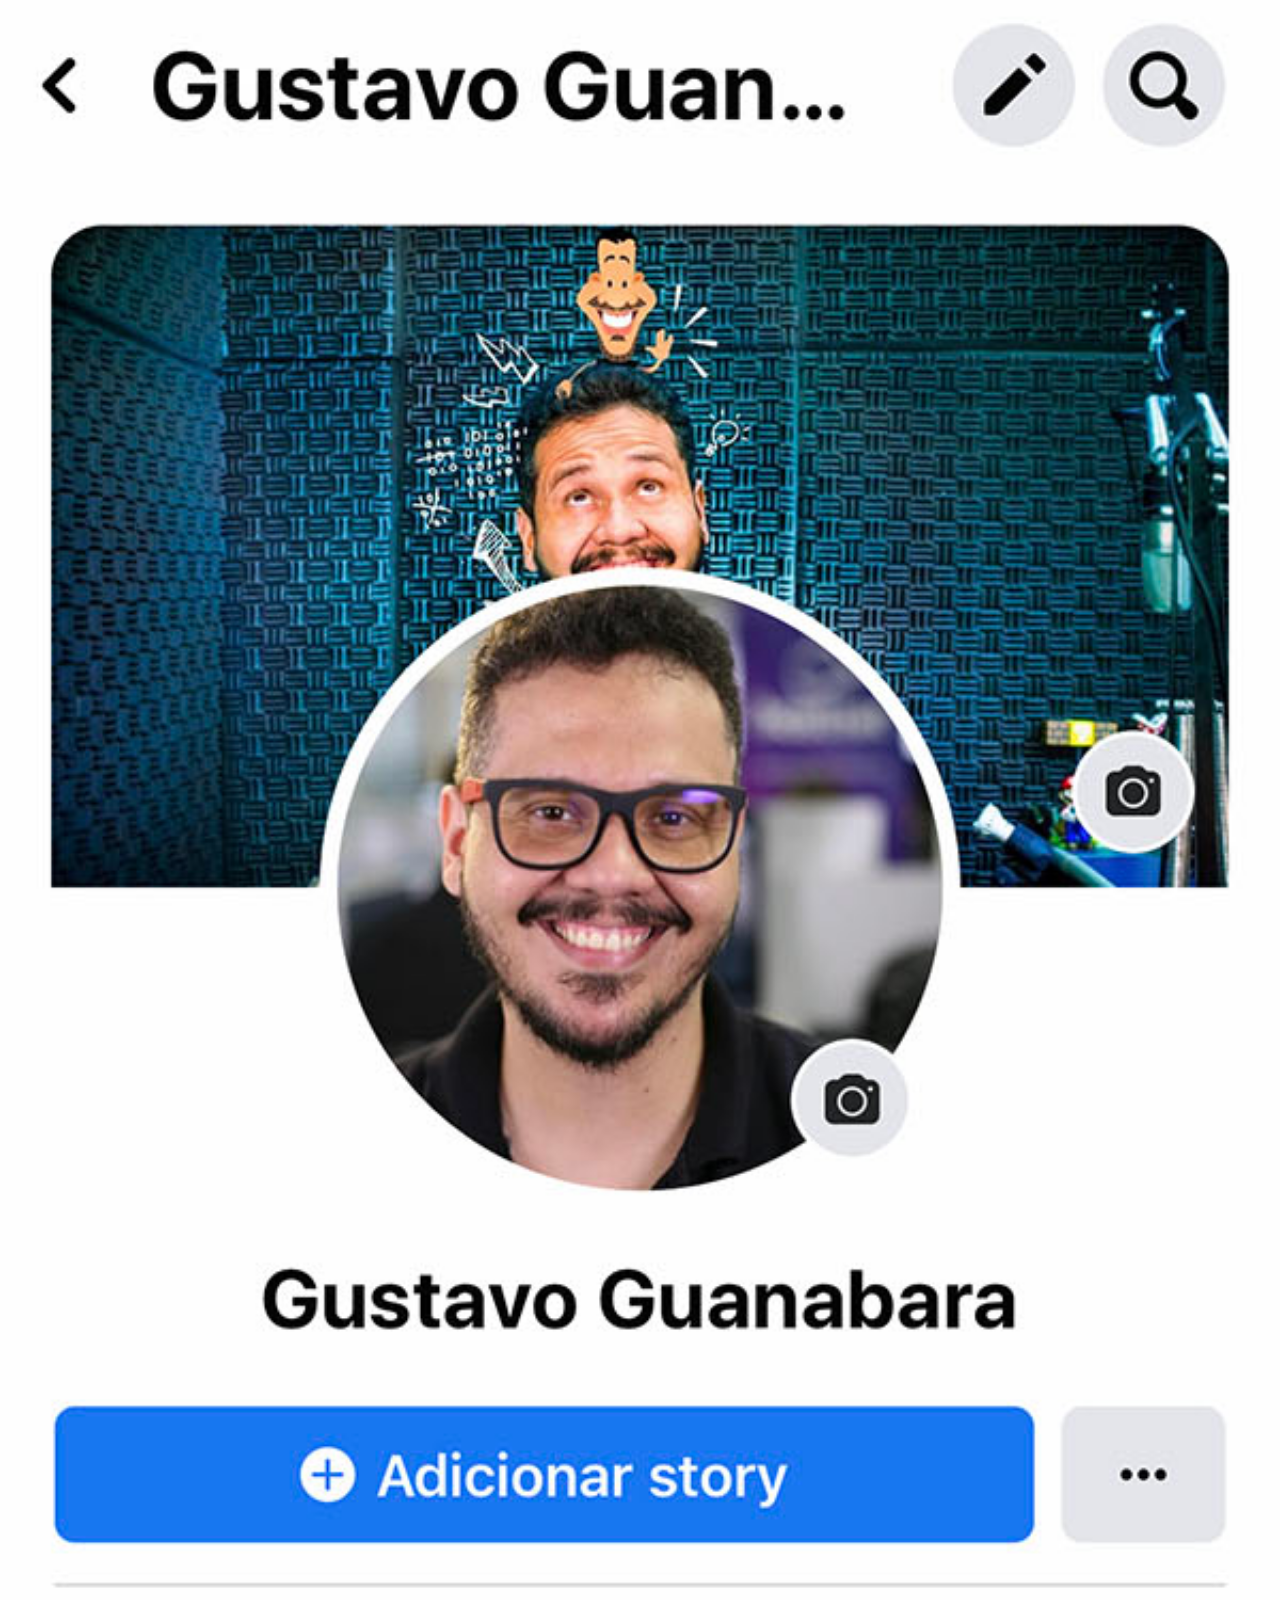
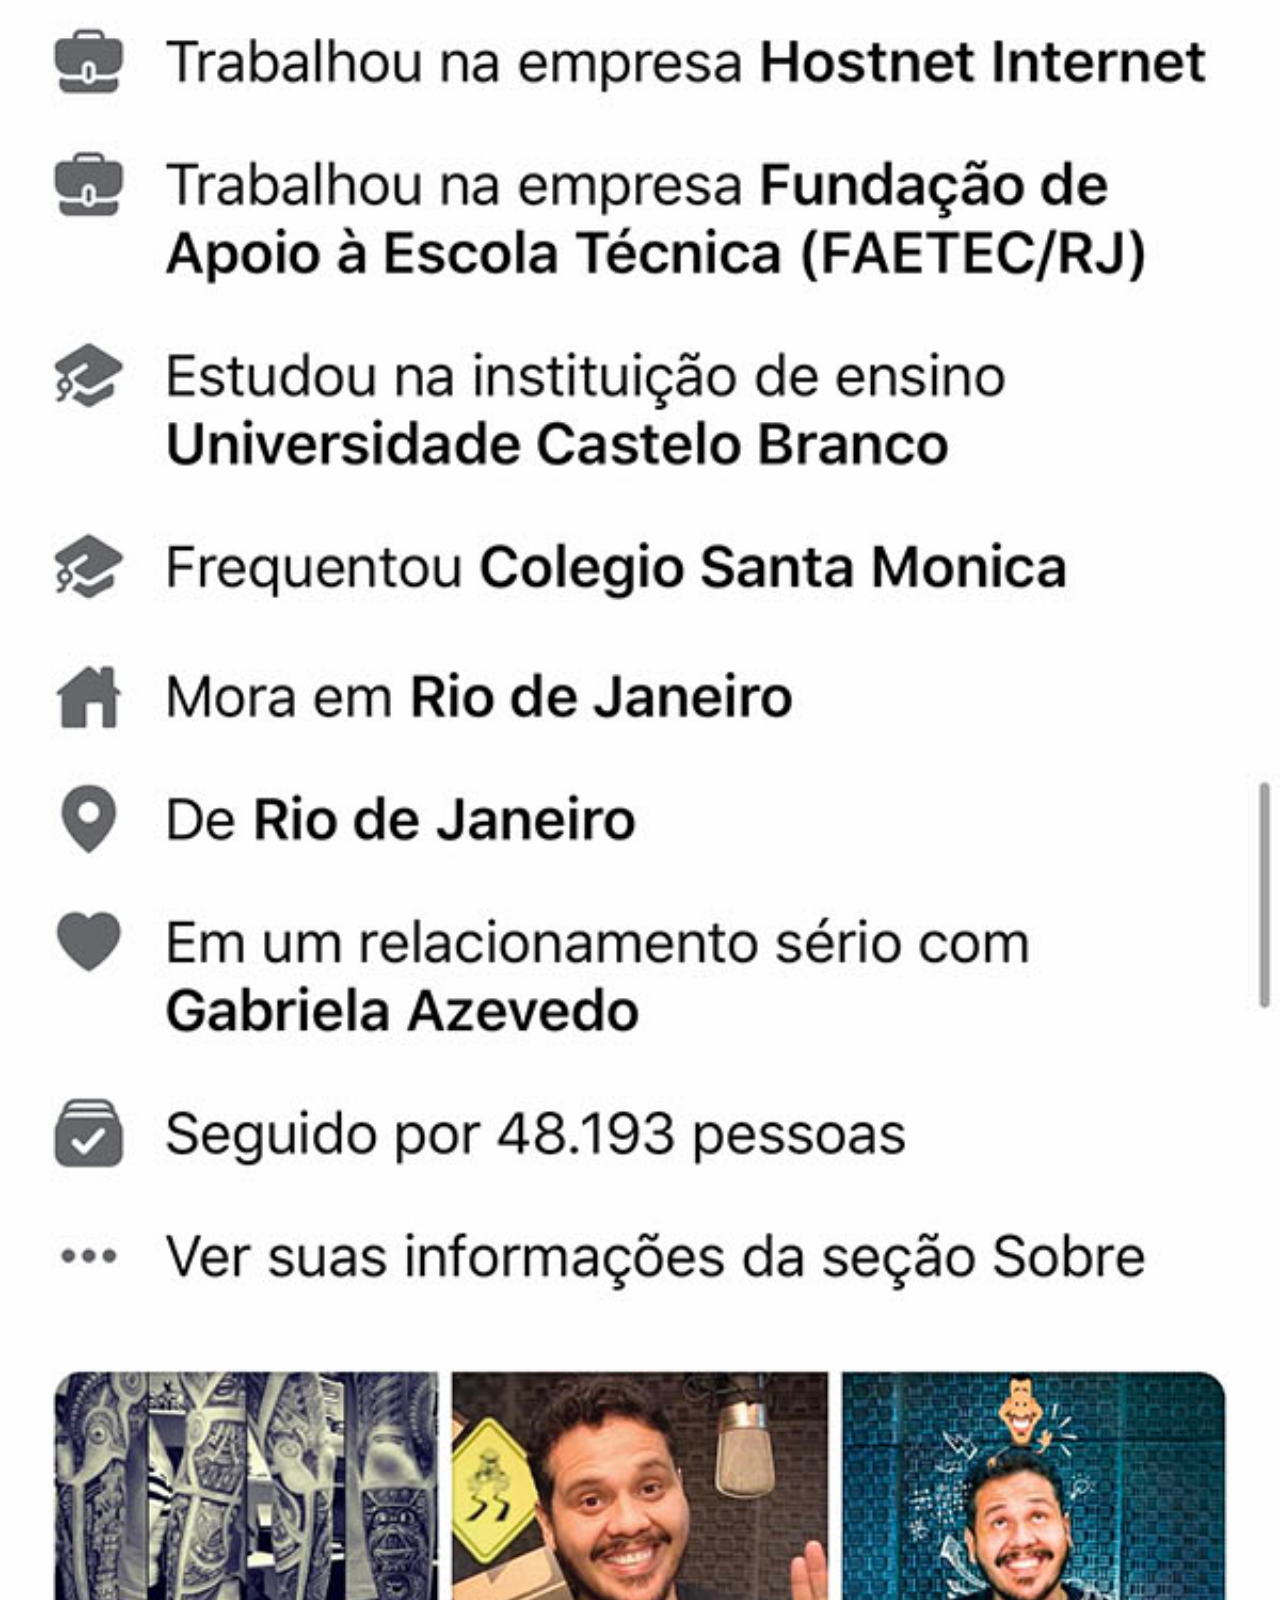
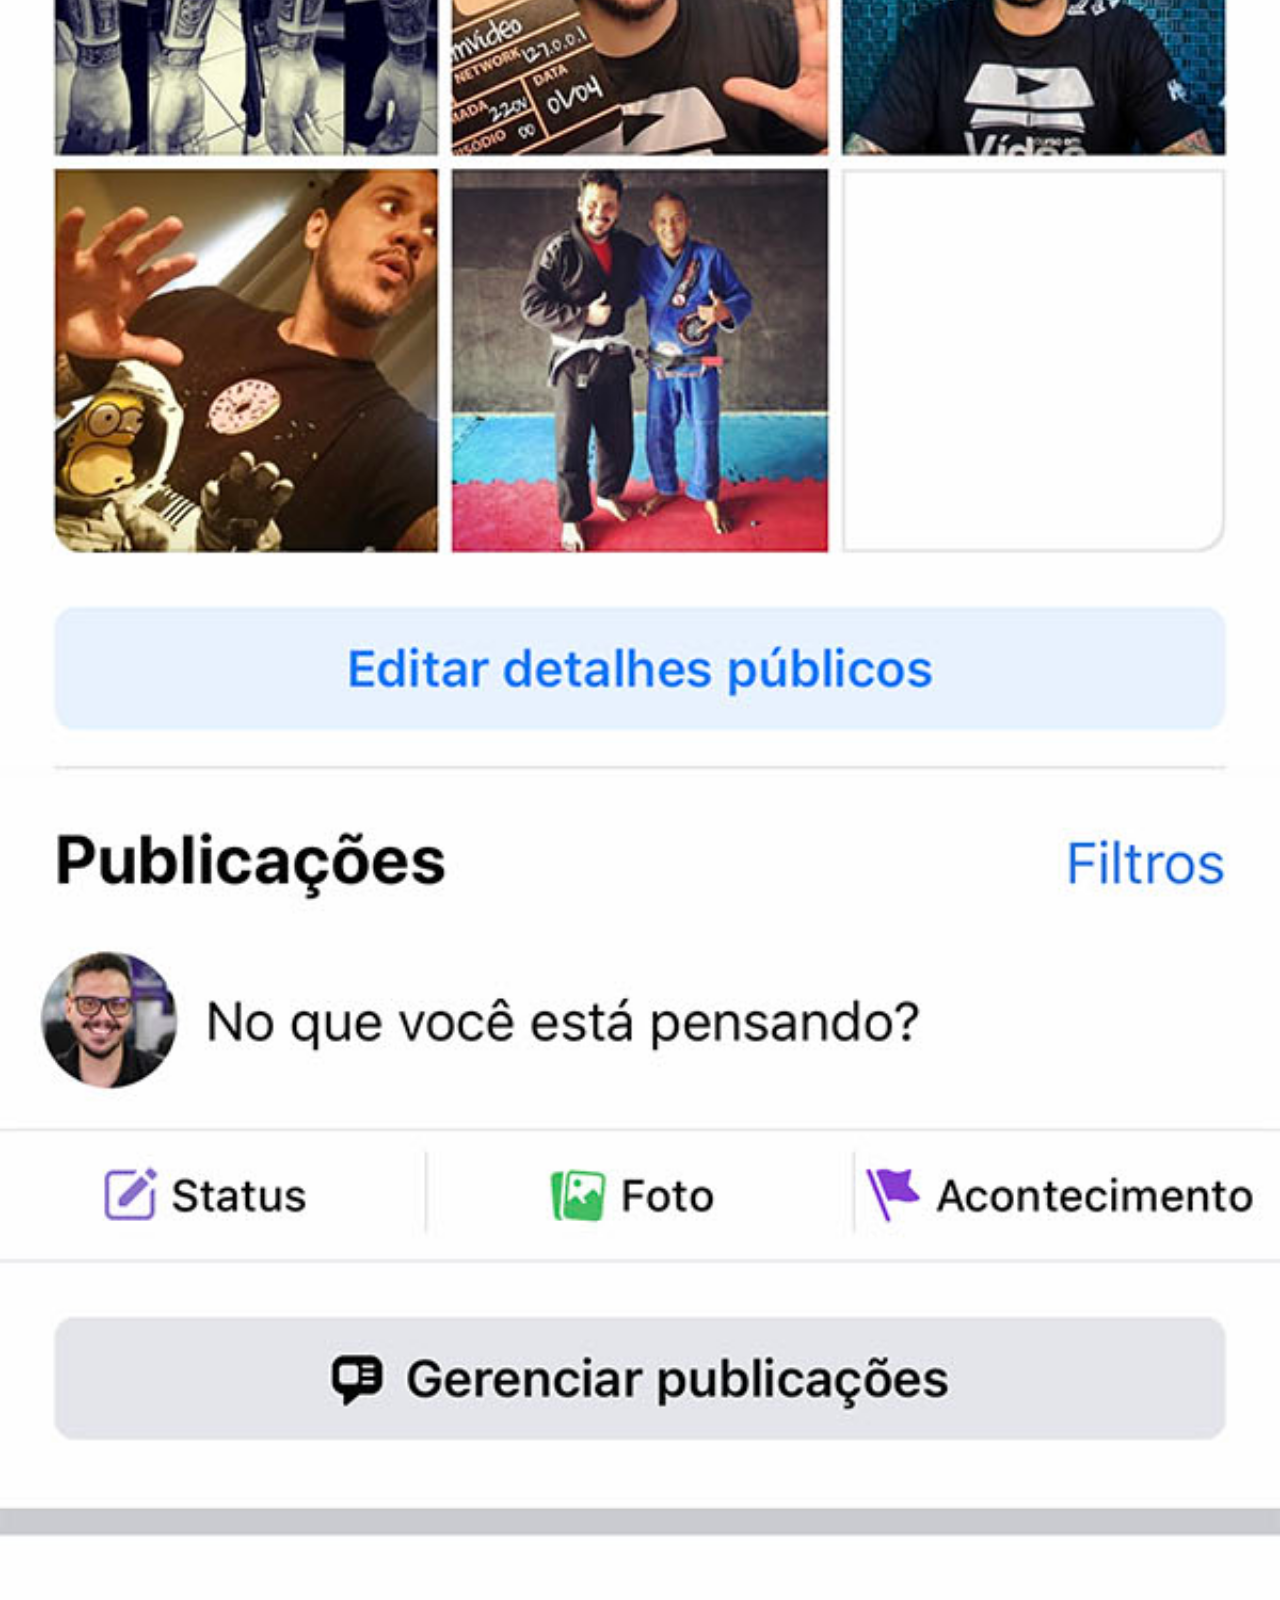
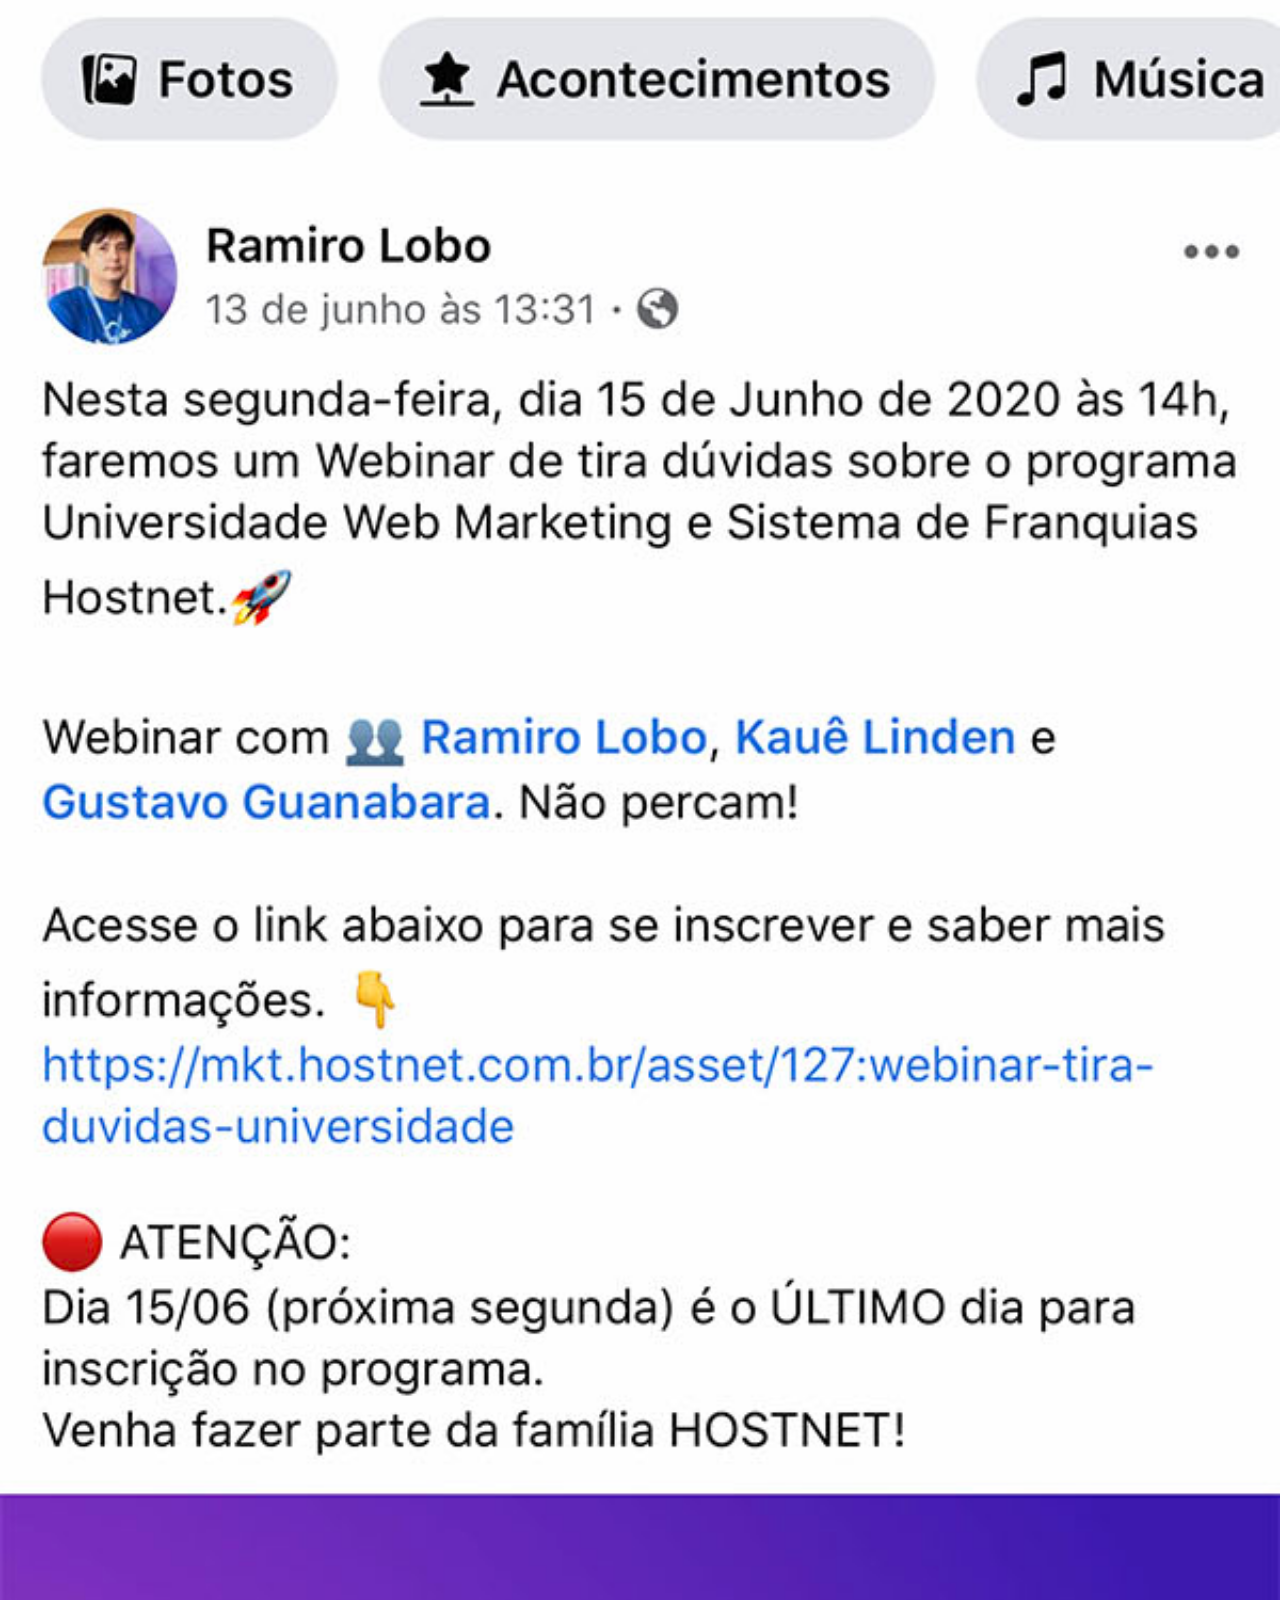
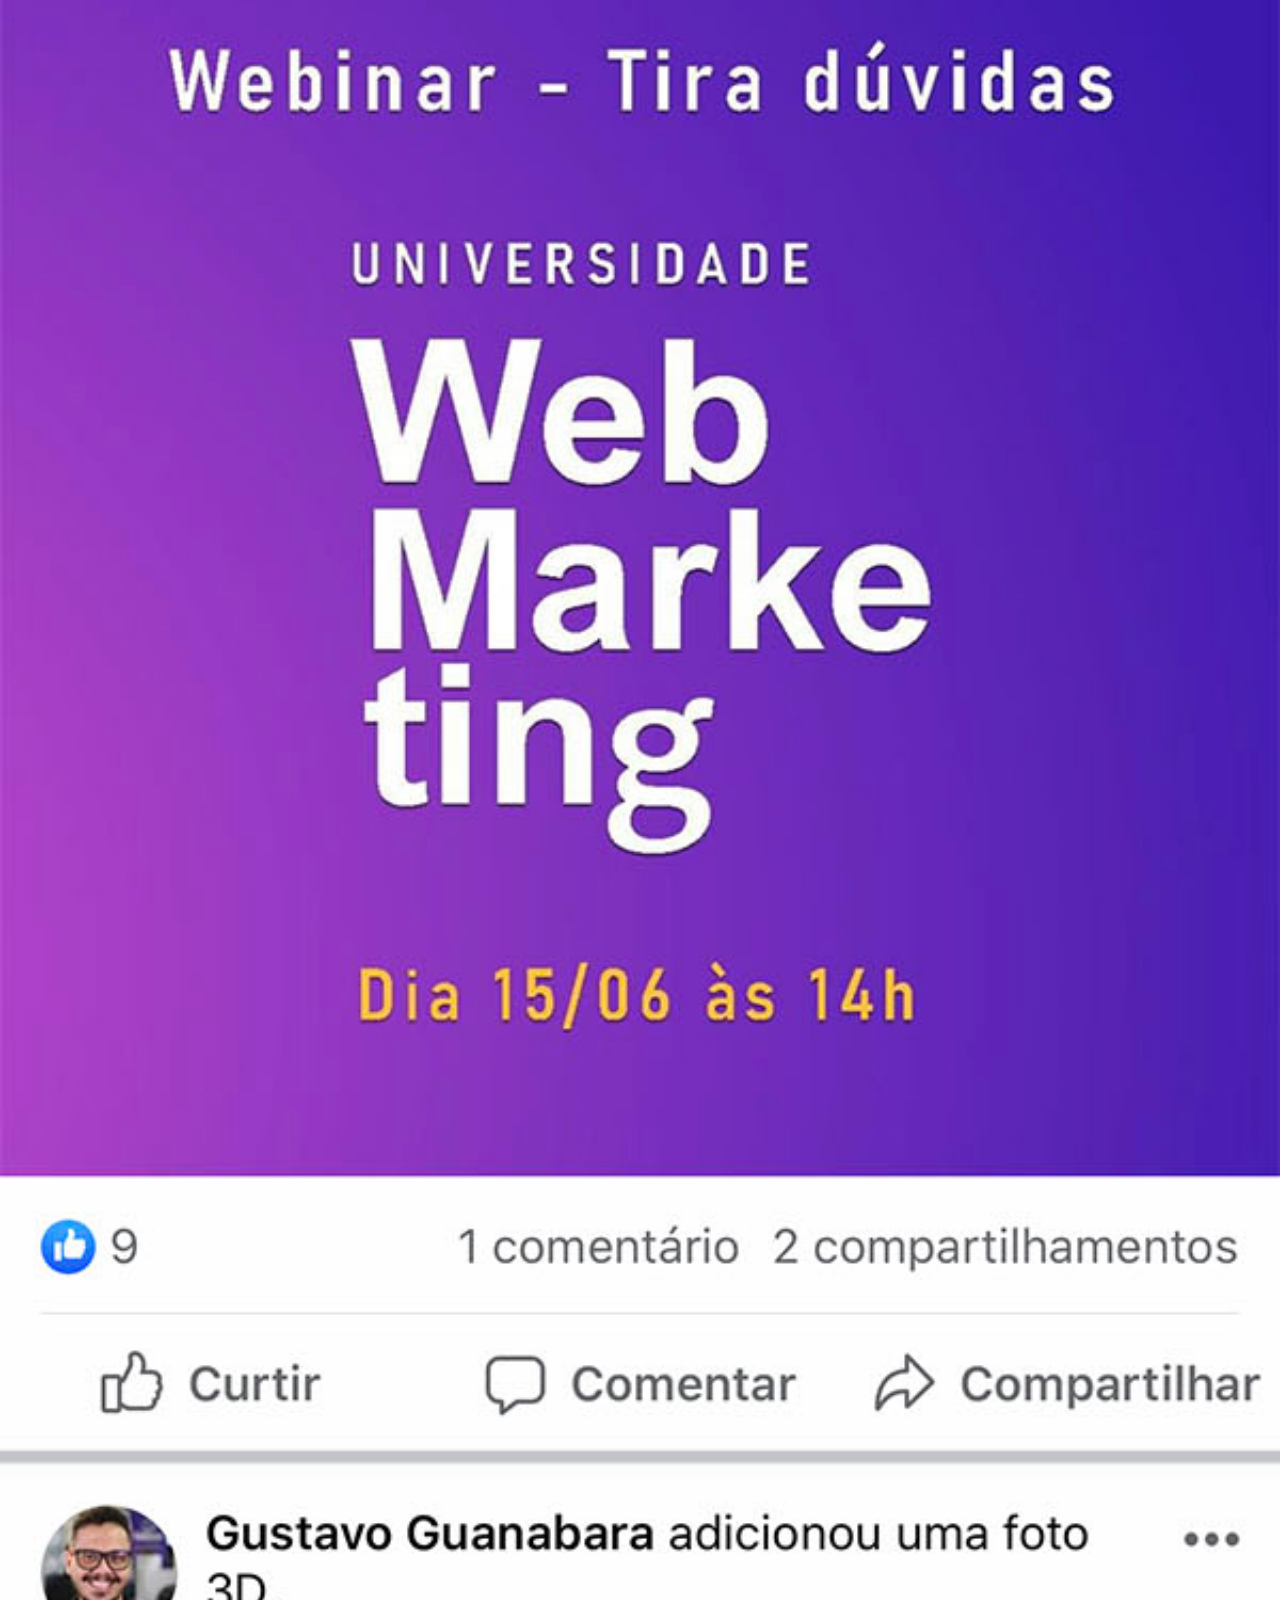
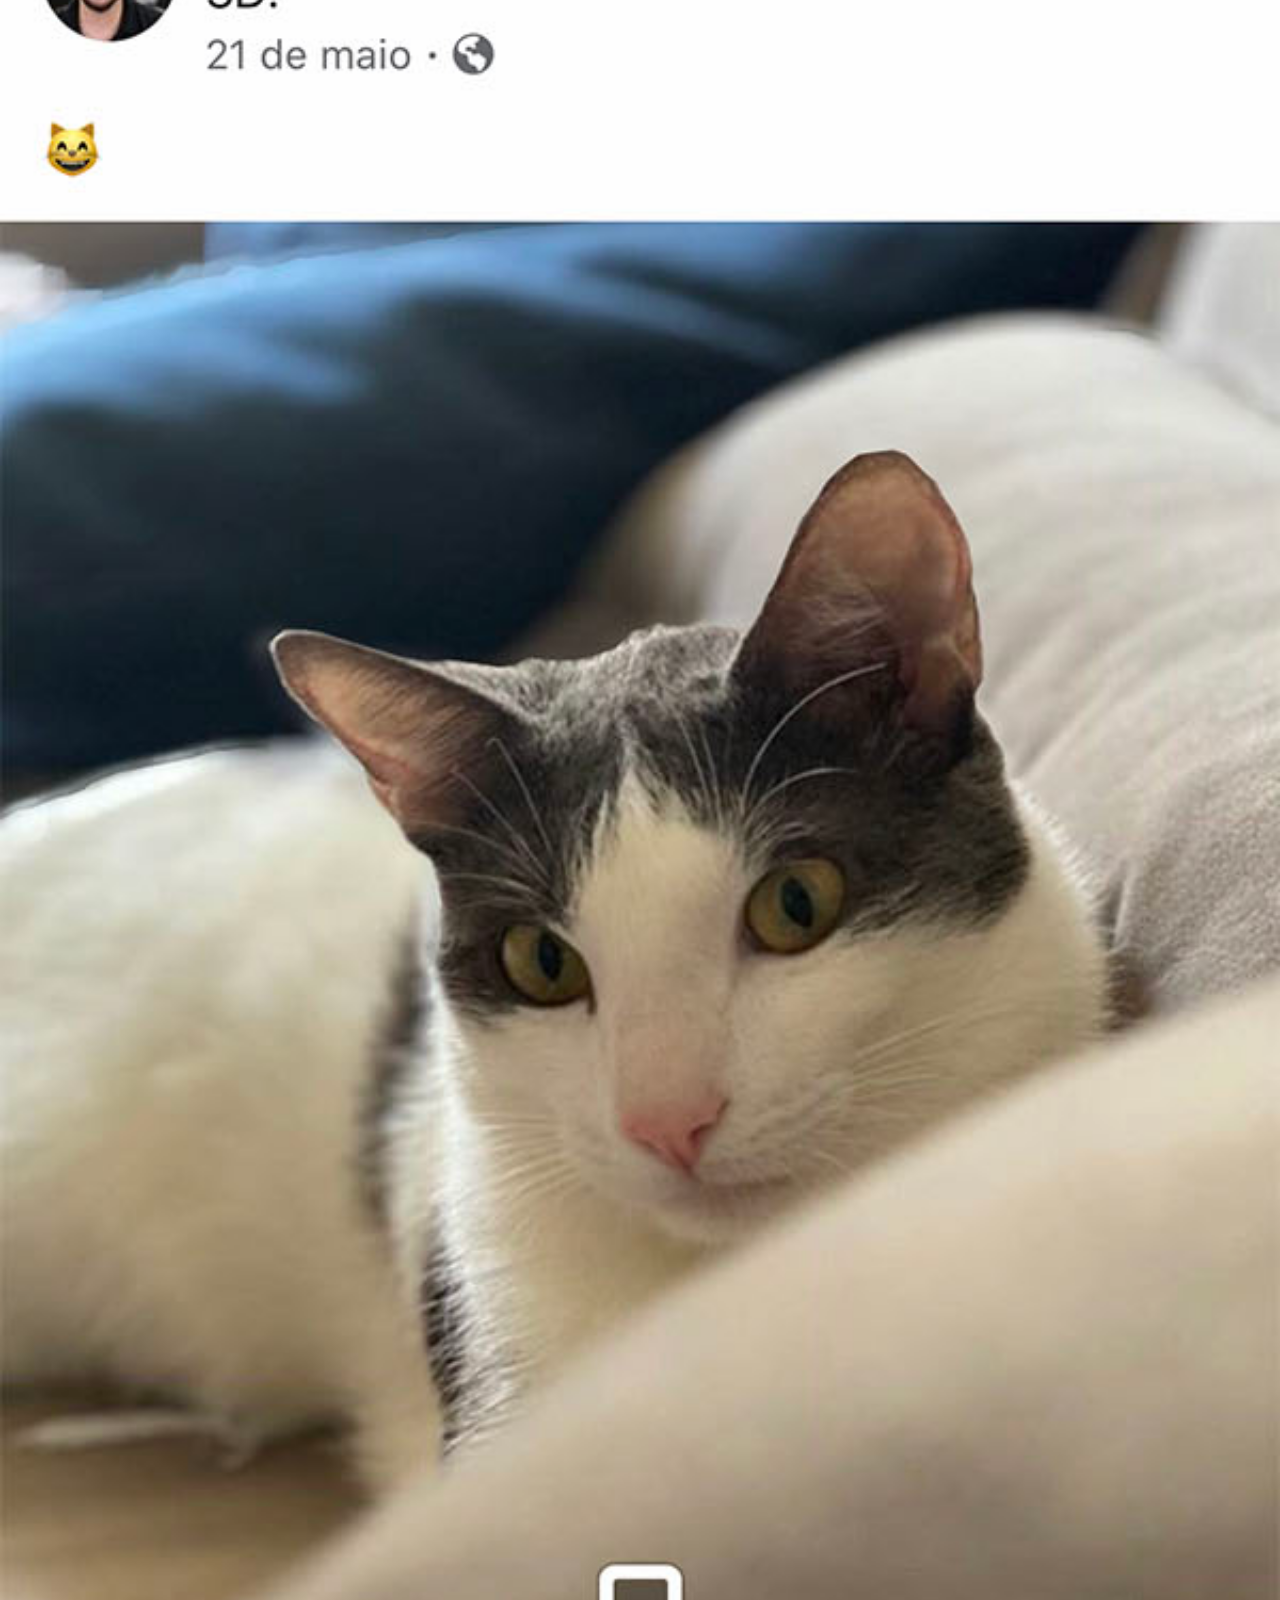
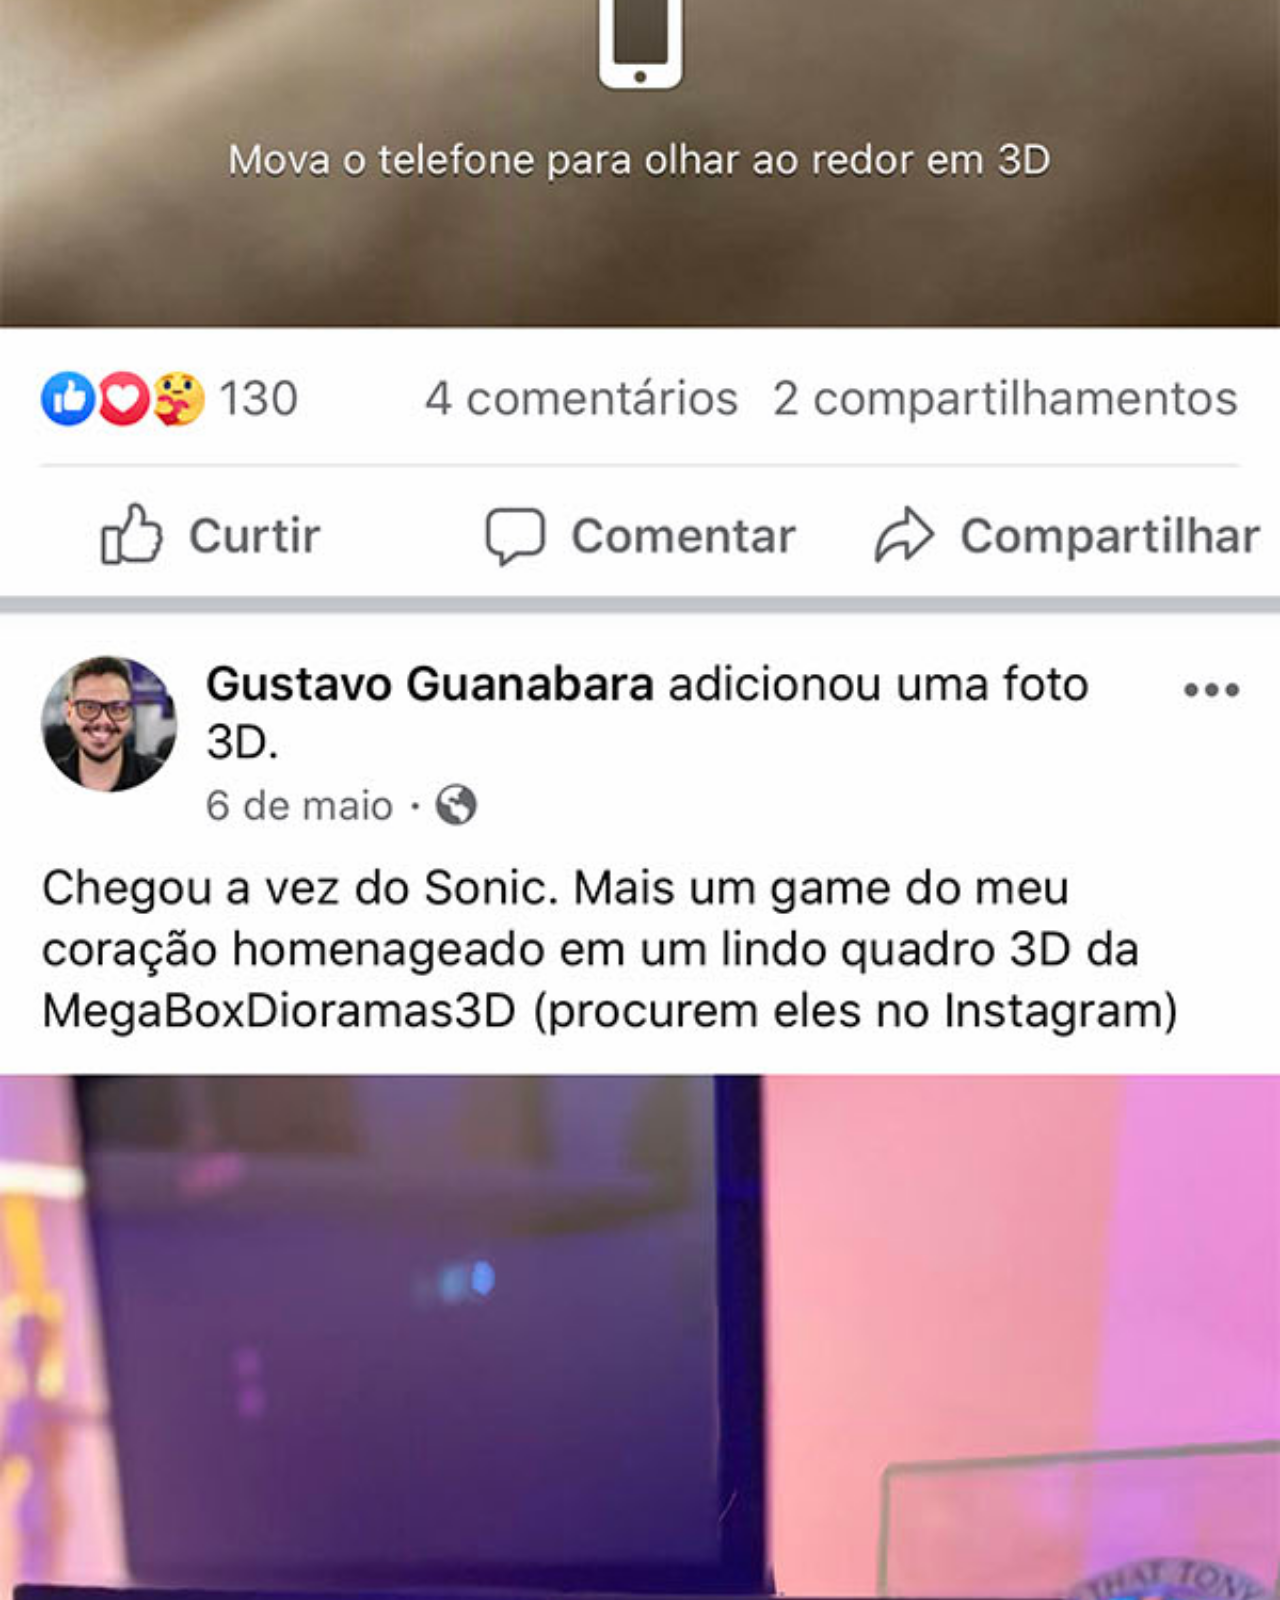
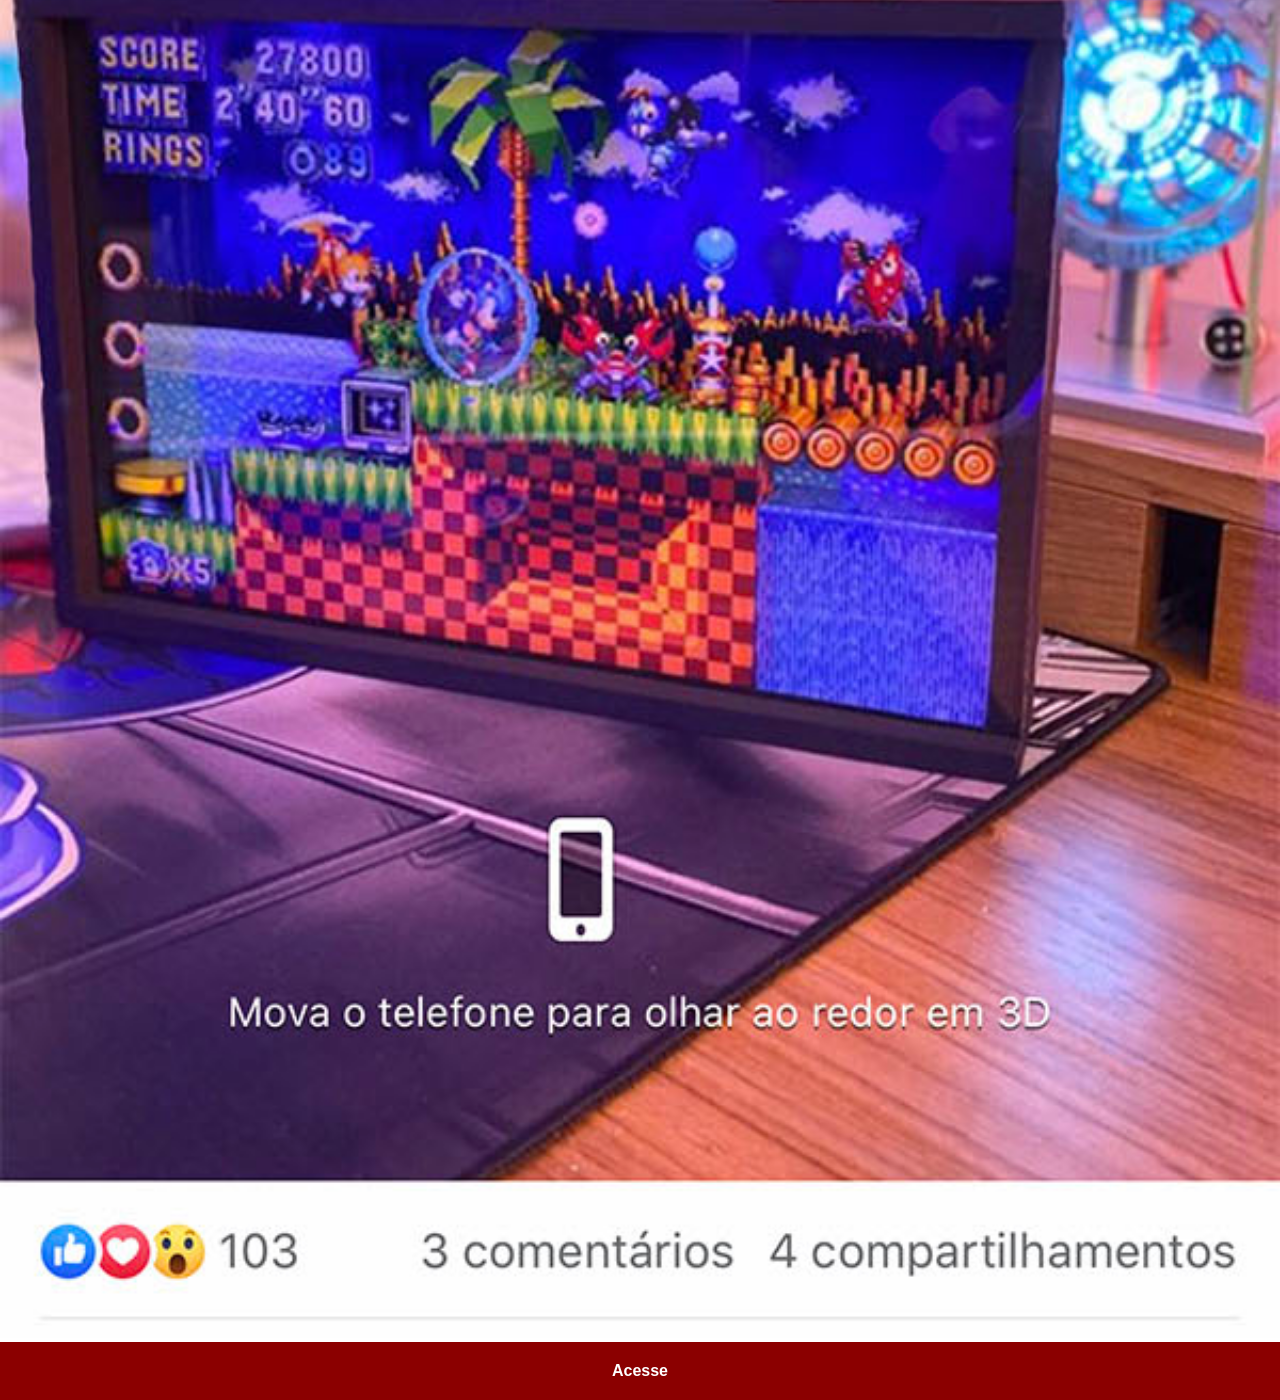
==== facebook.html @ 580284e5 "site funcional" ====
<!DOCTYPE html>
<html lang="pt-br">
<head>
    <meta charset="UTF-8">
    <meta name="viewport" content="width=device-width, initial-scale=1.0">
    <title>Facebook</title>
    <link rel="stylesheet" href="estilos/social.css">
</head>
<body>
    <img src="pacote-d013/imagens/tela-facebook.jpg" alt="facebook">
    <a href="https://www.facebook.com/joaquim.moura.37625843/" target="_blank">Acesse</a>
</body>
</html>
---- estilos/social.css ----
*{
            margin:0px;
            padding:0px;
            font-family: Arial, Helvetica, sans-serif;
        }
        ::-webkit-scrollbar{
            width:0px;
            height:0px;
        }
        img{
            width:100vw;
        }
        a{
            display:block;
            background-color:darkred;
            color:white;
            padding:20px;
            text-align:center;
            font-weight:bolder;
            text-decoration:none;
        }
        a:hover{
            background-color:rgb(177, 2, 2);
        }
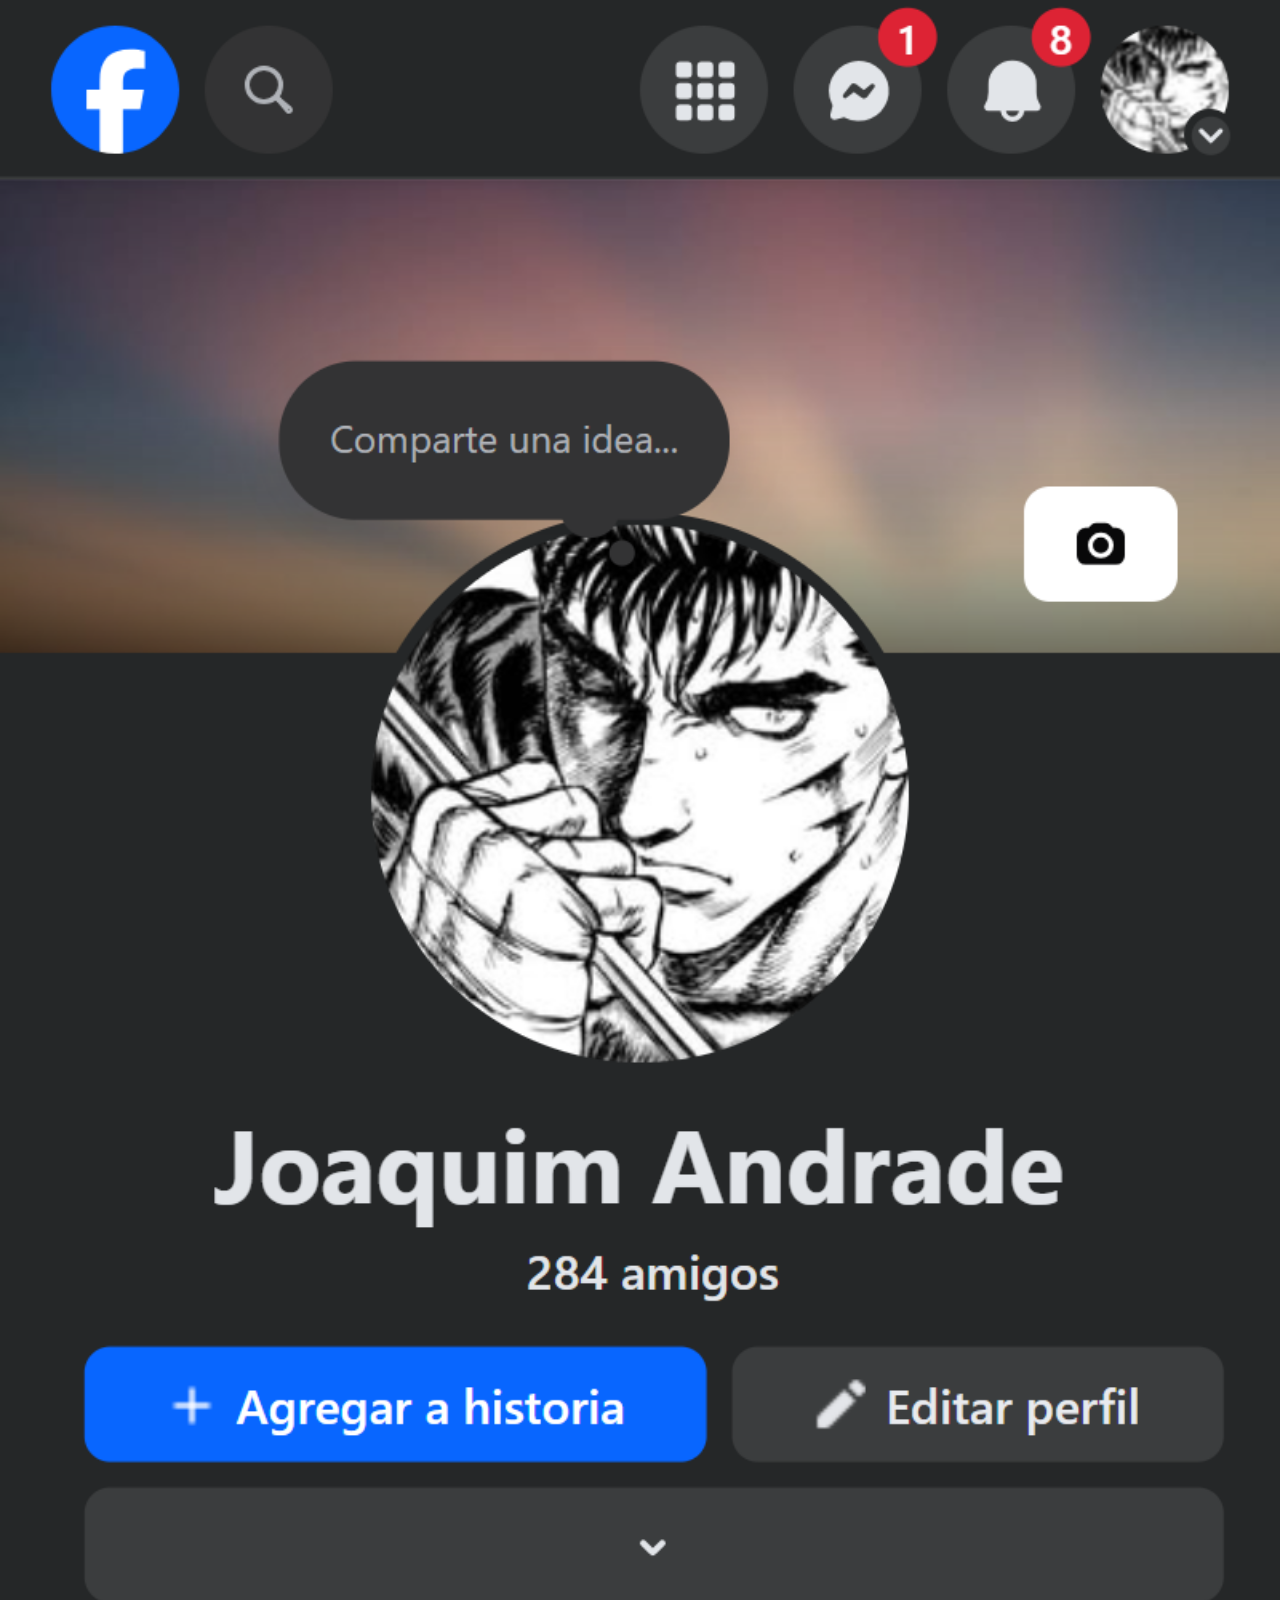
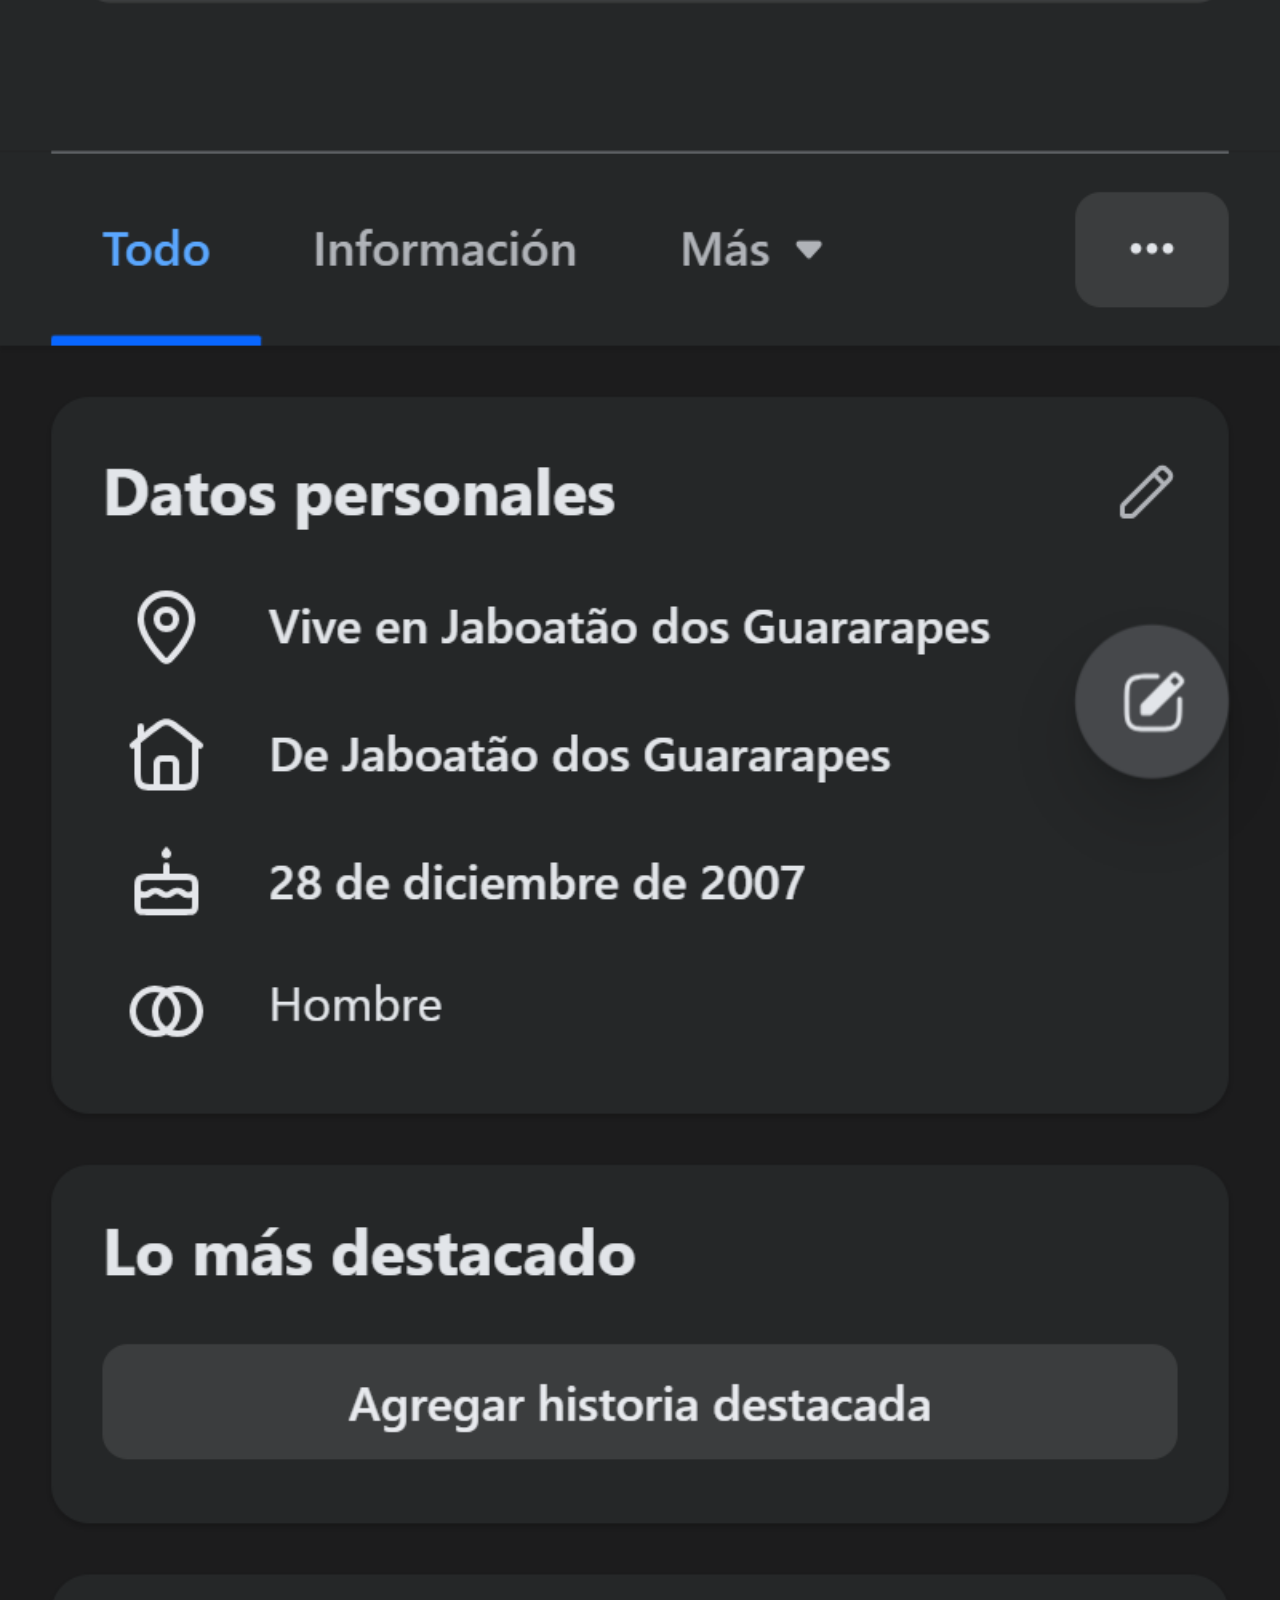
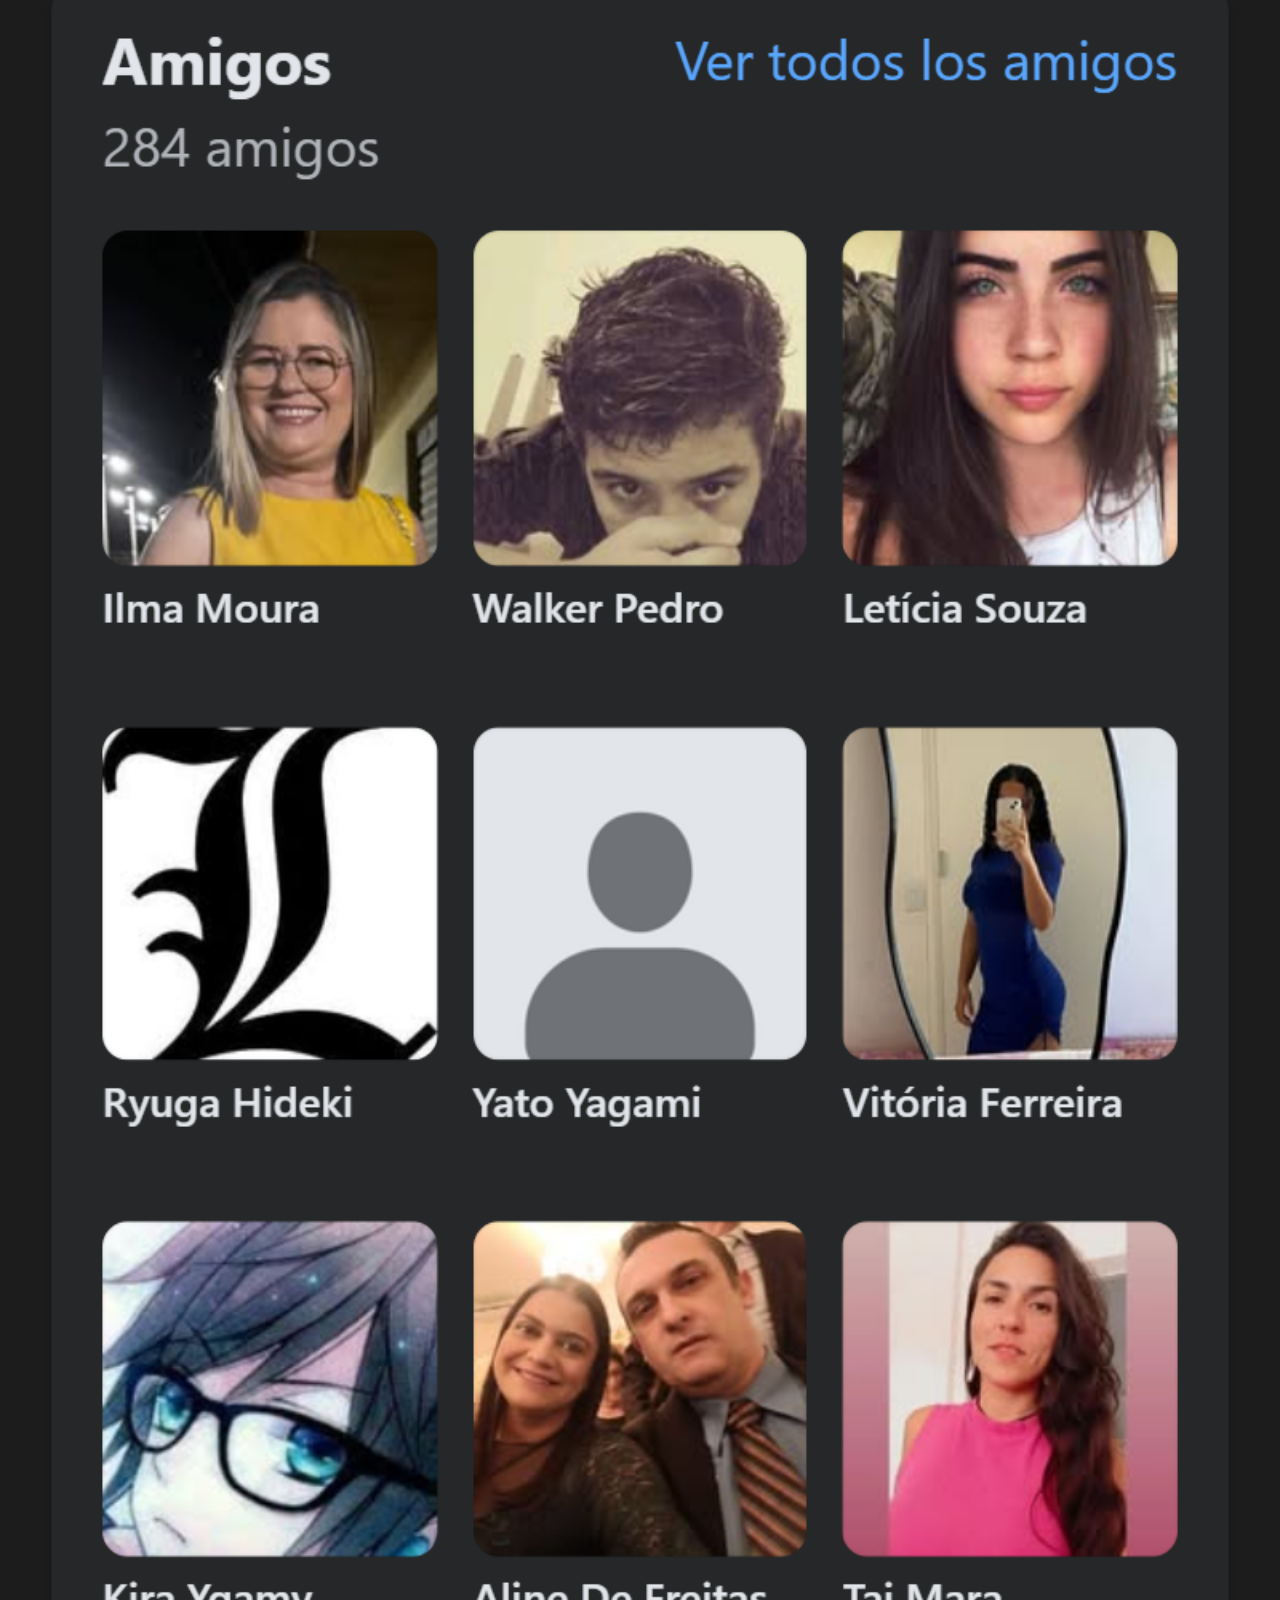
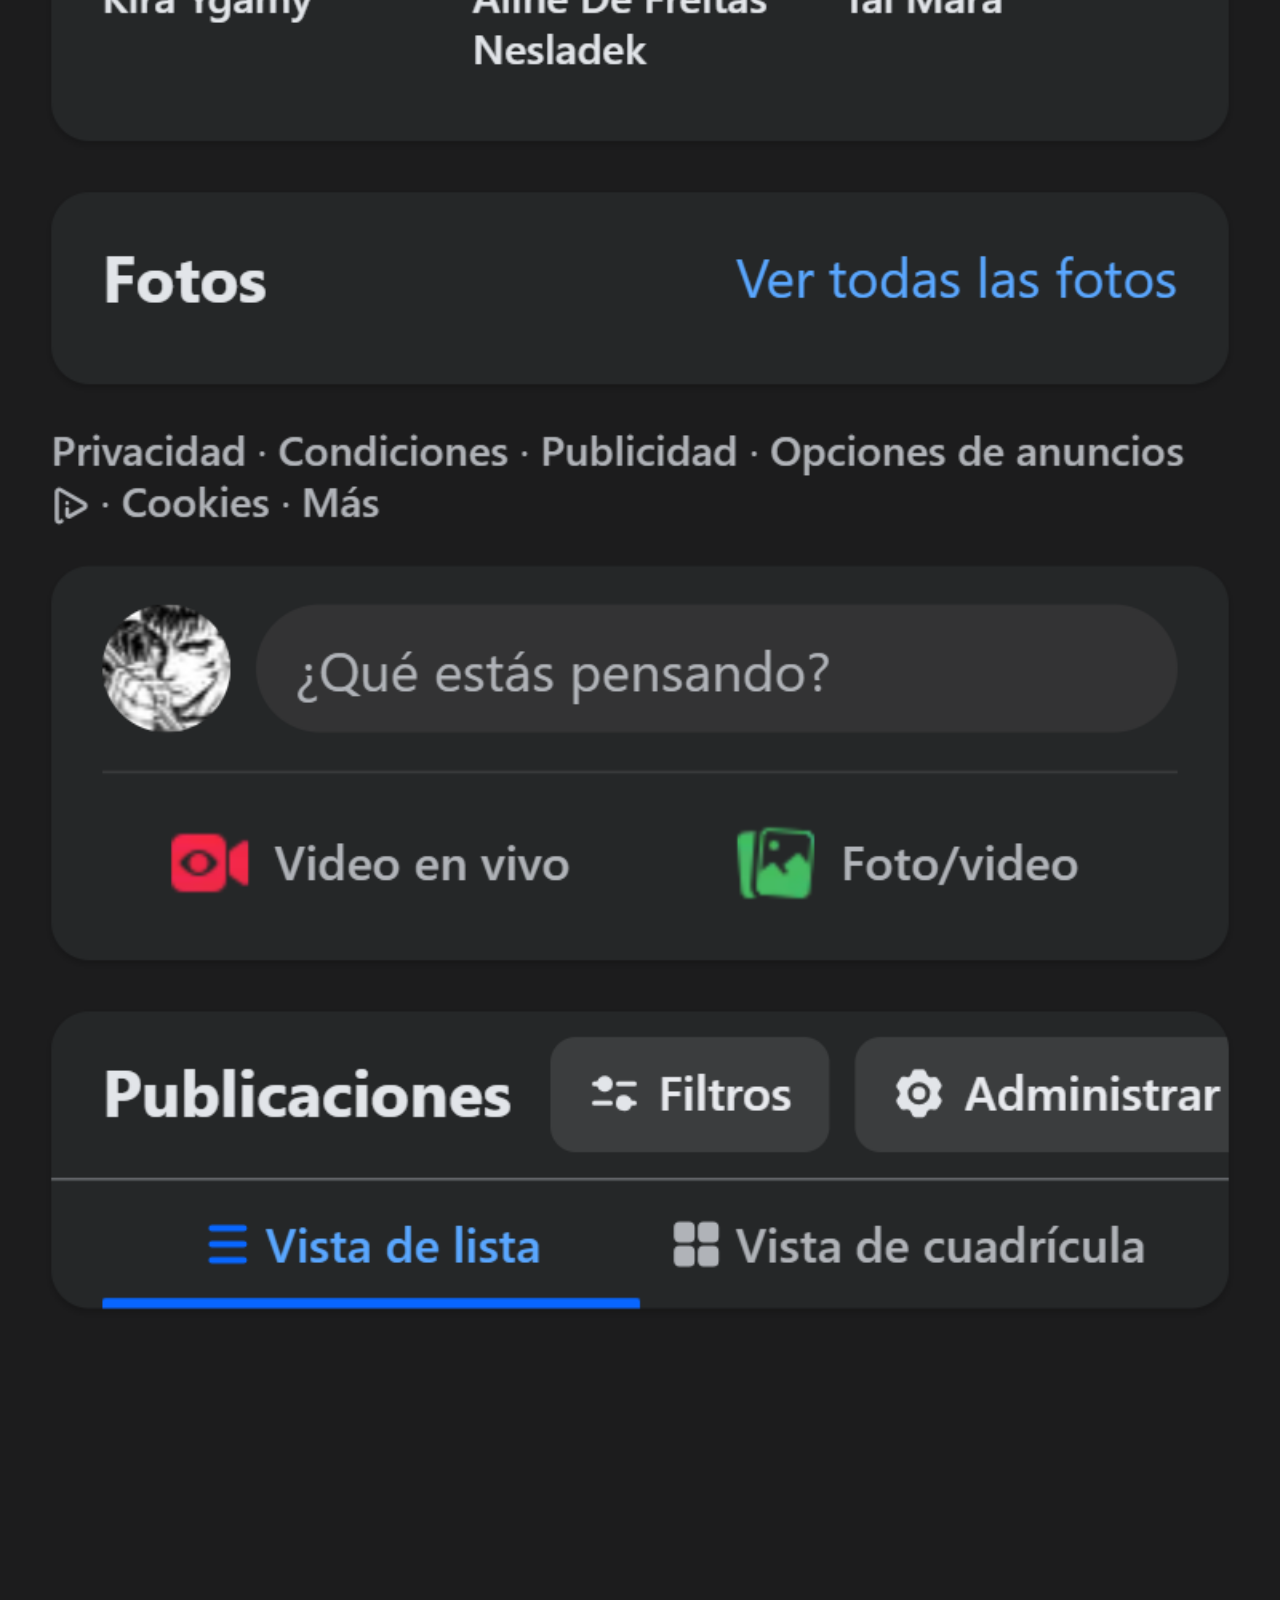
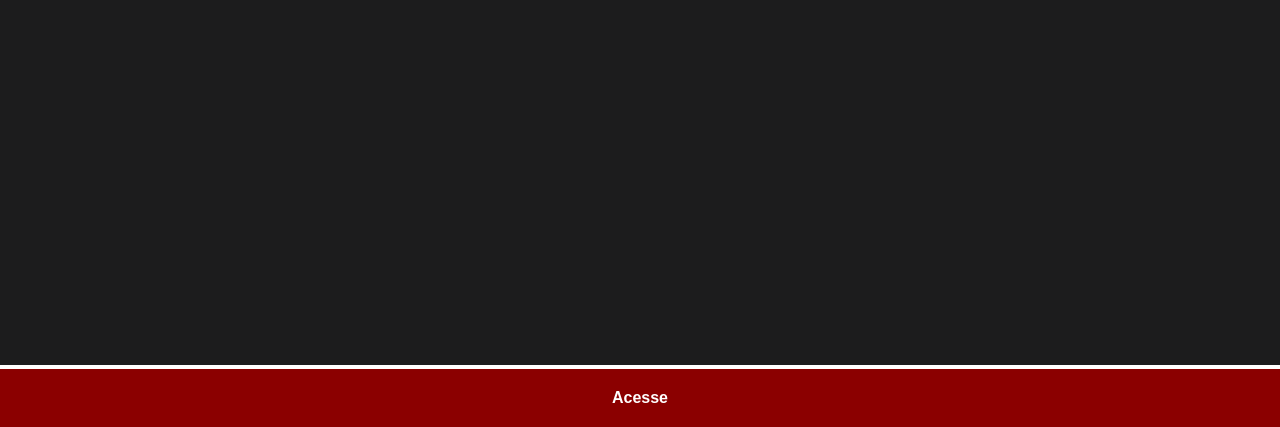
==== commit ebd4d0ea: "atualizado com minhas redes sociais" ====
--- a/facebook.html
+++ b/facebook.html
@@ -7,7 +7,7 @@
     <link rel="stylesheet" href="estilos/social.css">
 </head>
 <body>
-    <img src="pacote-d013/imagens/tela-facebook.jpg" alt="facebook">
+    <img src="pacote-d013/imagens/facebook_joaquim.png" alt="facebook">
     <a href="https://www.facebook.com/joaquim.moura.37625843/" target="_blank">Acesse</a>
 </body>
 </html>
